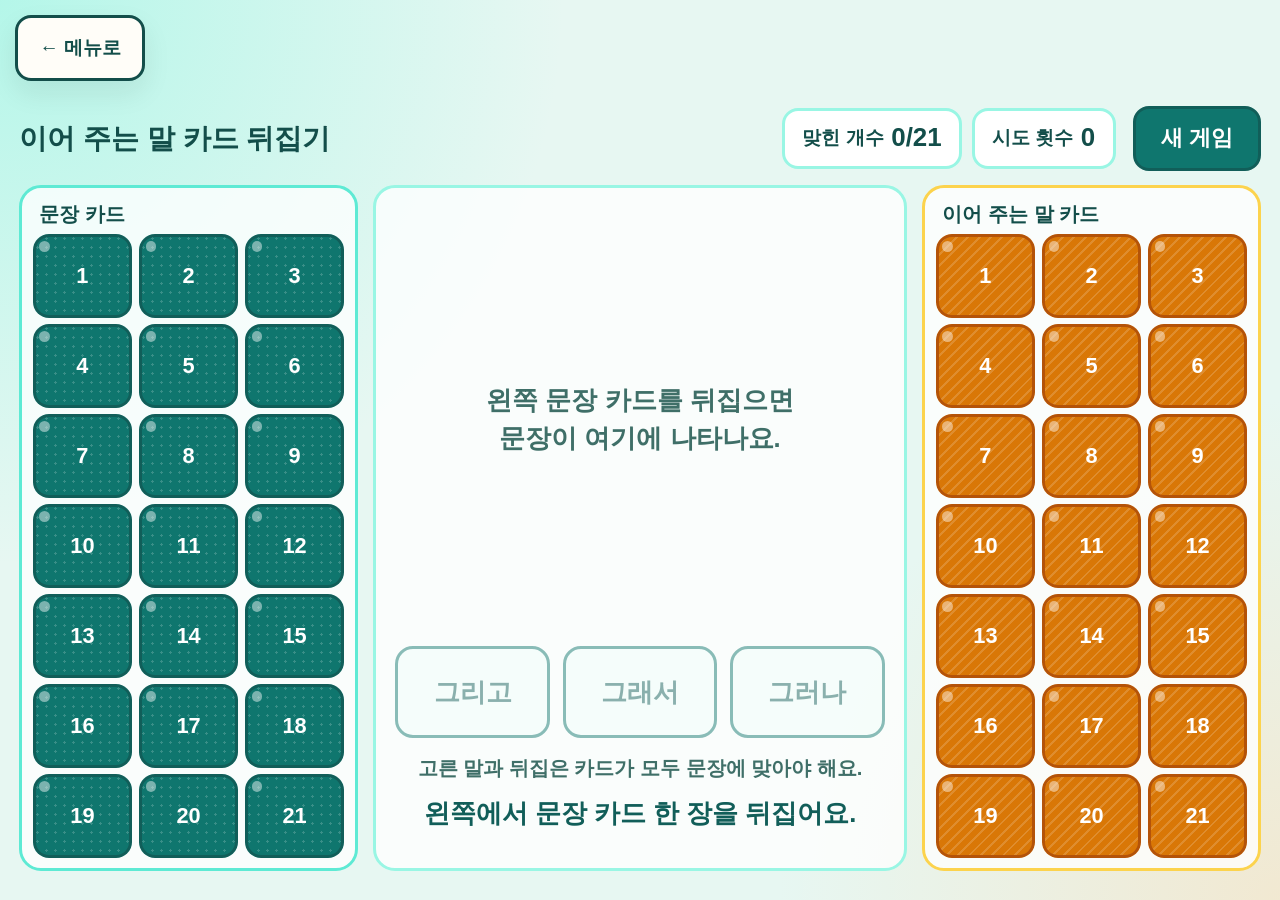
==== games/connector-cards/index.html @ 43267d6b "feat(game): 이어 주는 말 카드 뒤집기 추가 Co-authored-by: Cursor <cursoragent@cursor.com>" ====
<!DOCTYPE html>
<html lang="ko">
<head>
  <meta charset="UTF-8">
  <meta name="viewport" content="width=device-width, initial-scale=1">
  <meta name="theme-color" content="#e7f7f2">
  <title>이어 주는 말 카드 뒤집기</title>
  <link rel="stylesheet" href="../../common/style.css">
  <link rel="stylesheet" href="style.css">
</head>
<body class="game-connector-cards">
  <div id="app" class="app" data-phase="ready">
    <header class="topbar">
      <h1>이어 주는 말 카드 뒤집기</h1>
      <div class="stats">
        <p class="stat">맞힌 개수 <strong id="score-label">0/21</strong></p>
        <p class="stat">시도 횟수 <strong id="attempt-label">0</strong></p>
      </div>
      <button type="button" class="btn btn-primary" id="new-game">새 게임</button>
    </header>

    <div class="board">
      <section class="deck deck-sentences">
        <h2 class="deck-title">문장 카드</h2>
        <div id="sentence-grid" class="grid"></div>
      </section>

      <section class="stage" aria-label="문장과 이어 주는 말">
        <p id="placeholder" class="placeholder">왼쪽 문장 카드를 뒤집으면<br>문장이 여기에 나타나요.</p>
        <div id="sentence-box" class="sentence-box" hidden>
          <p id="line-before" class="line"></p>
          <p class="blank-row"><span id="blank">(       )</span></p>
          <p id="line-after" class="line"></p>
        </div>
        <div class="choices" role="group" aria-label="이어 주는 말 고르기">
          <button type="button" class="choice" data-answer="그리고" disabled>그리고</button>
          <button type="button" class="choice" data-answer="그래서" disabled>그래서</button>
          <button type="button" class="choice" data-answer="그러나" disabled>그러나</button>
        </div>
        <p class="rule">고른 말과 뒤집은 카드가 모두 문장에 맞아야 해요.</p>
        <p id="feedback" class="feedback" role="status" aria-live="polite">왼쪽에서 문장 카드 한 장을 뒤집어요.</p>
      </section>

      <section class="deck deck-words">
        <h2 class="deck-title">이어 주는 말 카드</h2>
        <div id="word-grid" class="grid"></div>
      </section>
    </div>
  </div>

  <div id="complete" class="complete" hidden>
    <div class="complete-card" role="dialog" aria-modal="true" aria-labelledby="complete-title">
      <p class="complete-kicker">참 잘했어요!</p>
      <h2 id="complete-title">모든 문장을 맞혔어요</h2>
      <p id="complete-score" class="complete-score">21/21개 성공</p>
      <p class="complete-tries">총 시도 횟수 <strong id="complete-attempts">0</strong>회</p>
      <button type="button" class="btn btn-primary" id="replay">다시 하기</button>
    </div>
  </div>

  <noscript>
    <p class="error">이 게임은 자바스크립트가 필요합니다.</p>
  </noscript>
  <script src="../../common/common.js"></script>
  <script src="game.js"></script>
</body>
</html>
---- common/style.css ----
:root {
  --bg: #f3ecdf;
  --ink: #1c1915;
  --muted: #4e483f;
  --paper: #fffdf8;
  --line: #ddd3c3;
  --accent: #145c4a;
  --accent-dark: #0e4336;
  --accent-soft: #e4f3ee;
  --warm: #c65a12;
  --danger: #a33b32;
  --shadow: 0 12px 28px rgba(28, 25, 21, 0.08);
  --radius: 22px;
  color-scheme: light;
}

*,
*::before,
*::after {
  box-sizing: border-box;
}

html {
  font-size: clamp(18px, 1.5vw, 22px);
}

body {
  margin: 0;
  min-height: 100vh;
  font-family: "Malgun Gothic", "Apple SD Gothic Neo", "Noto Sans KR", sans-serif;
  color: var(--ink);
  background: var(--bg);
  line-height: 1.5;
  padding:
    calc(1rem + env(safe-area-inset-top))
    calc(1rem + env(safe-area-inset-right))
    calc(1.25rem + env(safe-area-inset-bottom))
    calc(1rem + env(safe-area-inset-left));
}

body.has-menu-back {
  padding-top: calc(5.5rem + env(safe-area-inset-top));
}

button,
input,
select,
a {
  font: inherit;
  color: inherit;
  touch-action: manipulation;
}

:focus-visible {
  outline: 4px solid var(--warm);
  outline-offset: 3px;
}

[hidden] {
  display: none !important;
}

h1, h2, p {
  overflow-wrap: anywhere;
}

.btn {
  display: inline-flex;
  align-items: center;
  justify-content: center;
  gap: 0.4rem;
  min-height: 3.4rem;
  padding: 0.4rem 1.3rem;
  border-radius: 16px;
  border: 3px solid var(--ink);
  background: var(--paper);
  color: var(--ink);
  font-weight: 800;
  font-size: 1.15rem;
  line-height: 1.2;
  text-decoration: none;
  cursor: pointer;
}

.btn-primary {
  background: var(--accent);
  border-color: var(--accent-dark);
  color: #fff;
}

.btn-ghost {
  background: transparent;
}

.btn.is-selected {
  background: var(--accent);
  border-color: var(--accent-dark);
  color: #fff;
}

.btn:active {
  transform: translateY(1px);
}

.menu-back {
  position: fixed;
  z-index: 30;
  top: calc(0.8rem + env(safe-area-inset-top));
  left: calc(0.8rem + env(safe-area-inset-left));
  display: inline-flex;
  align-items: center;
  min-height: 3.4rem;
  padding: 0.4rem 1.1rem;
  border-radius: 16px;
  border: 3px solid var(--ink);
  background: var(--paper);
  color: var(--ink);
  font-weight: 800;
  text-decoration: none;
  box-shadow: var(--shadow);
}

.info-card {
  display: flex;
  flex-direction: column;
  gap: 0.9rem;
  align-items: flex-start;
  min-height: 12rem;
  padding: 1.25rem;
  border: 3px solid var(--line);
  border-radius: var(--radius);
  background: var(--paper);
  color: inherit;
  text-decoration: none;
  box-shadow: var(--shadow);
}

.info-card:hover {
  border-color: var(--accent);
}

.info-mark {
  display: grid;
  place-items: center;
  flex: none;
  width: 4.6rem;
  height: 4.6rem;
  border-radius: 18px;
  color: #fff;
  font-size: 2rem;
  font-weight: 800;
}

.info-body {
  min-width: 0;
}

.info-body h2 {
  margin: 0;
  font-size: 1.55rem;
  line-height: 1.3;
}

.info-body p {
  margin: 0.45rem 0 0;
  color: var(--muted);
  font-size: 1.05rem;
}

.info-meta {
  display: flex;
  flex-wrap: wrap;
  gap: 0.45rem;
  margin-top: 0.8rem;
}

.pill {
  display: inline-flex;
  align-items: center;
  min-height: 2rem;
  padding: 0 0.75rem;
  border-radius: 999px;
  background: var(--accent-soft);
  color: var(--accent-dark);
  font-size: 0.95rem;
  font-weight: 800;
}

.scoreboard {
  display: flex;
  flex-wrap: wrap;
  gap: 0.5rem;
}

.score-item {
  display: flex;
  flex-direction: column;
  justify-content: center;
  min-width: 5.2rem;
  min-height: 4.2rem;
  padding: 0.35rem 0.8rem;
  border: 3px solid var(--line);
  border-radius: 16px;
  background: var(--paper);
}

.score-item.is-active {
  border-color: var(--accent);
  background: var(--accent-soft);
}

.score-name {
  color: var(--muted);
  font-size: 0.95rem;
  font-weight: 700;
}

.score-value {
  font-size: 1.7rem;
  line-height: 1.1;
}

@media (hover: hover) {
  .info-card {
    transition: transform 0.15s ease, border-color 0.15s ease;
  }

  .info-card:hover {
    transform: translateY(-3px);
  }
}

@media (prefers-reduced-motion: reduce) {
  *,
  *::before,
  *::after {
    transition: none !important;
    animation: none !important;
  }
}
---- games/connector-cards/style.css ----
.game-connector-cards {
  --accent: #0f766e;
  --accent-dark: #115e59;
  --accent-soft: #ccfbf1;
  --ink: #134e4a;
  --muted: #3f6f68;
  --bg: #e7f7f2;
  --left: #0f766e;
  --left-deep: #115e59;
  --right: #d97706;
  --right-deep: #b45309;
  background:
    radial-gradient(circle at 0% 0%, rgba(153, 246, 228, 0.65), transparent 36%),
    radial-gradient(circle at 100% 100%, rgba(254, 215, 170, 0.45), transparent 32%),
    var(--bg);
  color: var(--ink);
}

.game-connector-cards .app {
  width: min(1680px, 100%);
  margin: 0 auto;
}

.game-connector-cards .topbar {
  display: flex;
  flex-wrap: wrap;
  align-items: center;
  gap: 0.65rem 0.9rem;
  margin-bottom: 0.75rem;
}

.game-connector-cards .topbar h1 {
  flex: 1 1 14rem;
  margin: 0;
  font-size: clamp(1.35rem, 2.2vw, 2rem);
  line-height: 1.25;
}

.game-connector-cards .stats {
  display: flex;
  flex-wrap: wrap;
  gap: 0.5rem;
}

.game-connector-cards .stat {
  display: flex;
  align-items: center;
  gap: 0.4rem;
  margin: 0;
  min-height: 3.2rem;
  padding: 0.25rem 0.9rem;
  border: 3px solid #99f6e4;
  border-radius: 16px;
  background: #fff;
  font-weight: 800;
}

.game-connector-cards .stat strong {
  font-size: 1.35rem;
  line-height: 1;
}

.game-connector-cards .board {
  display: flex;
  flex-direction: column;
  gap: 0.8rem;
}

.game-connector-cards .deck,
.game-connector-cards .stage {
  min-width: 0;
  border-radius: 22px;
  background: rgba(255, 255, 255, 0.78);
}

.game-connector-cards .deck {
  padding: 0.55rem;
  border: 3px solid transparent;
}

.game-connector-cards .deck-sentences {
  border-color: #5eead4;
}

.game-connector-cards .deck-words {
  border-color: #fcd34d;
}

.game-connector-cards .deck-title {
  margin: 0.15rem 0.35rem 0.45rem;
  font-size: 1.05rem;
  line-height: 1.2;
}

.game-connector-cards .grid {
  display: grid;
  grid-template-columns: repeat(3, minmax(0, 1fr));
  gap: 0.4rem;
}

.game-connector-cards .slot {
  min-width: 0;
  border-radius: 16px;
}

.game-connector-cards .slot.is-gone {
  background: rgba(255, 255, 255, 0.35);
  box-shadow: inset 0 0 0 2px rgba(15, 118, 110, 0.16);
}

.game-connector-cards .slot.is-gone .flip-card {
  opacity: 0;
  visibility: hidden;
  pointer-events: none;
}

.game-connector-cards .flip-card {
  display: block;
  width: 100%;
  height: auto;
  min-height: 3.5rem;
  aspect-ratio: 1.45 / 1;
  padding: 0;
  border: 0;
  border-radius: 16px;
  background: transparent;
  cursor: pointer;
  perspective: 800px;
  touch-action: manipulation;
  -webkit-tap-highlight-color: transparent;
  user-select: none;
}

.game-connector-cards .flip-card:disabled {
  opacity: 1;
  color: inherit;
  cursor: default;
}

.game-connector-cards .flip-card:active:not(:disabled) {
  opacity: 0.92;
}

.game-connector-cards .flip-inner {
  position: relative;
  display: block;
  width: 100%;
  height: 100%;
  transform-style: preserve-3d;
  transition: transform 0.5s cubic-bezier(0.2, 0.7, 0.2, 1);
}

.game-connector-cards .flip-card.is-open .flip-inner {
  transform: rotateY(180deg);
}

.game-connector-cards .face {
  position: absolute;
  inset: 0;
  display: grid;
  place-items: center;
  border-radius: 16px;
  backface-visibility: hidden;
  -webkit-backface-visibility: hidden;
}

.game-connector-cards .face-down {
  color: #fff;
  font-weight: 900;
}

.game-connector-cards .face-down::after {
  content: "";
  position: absolute;
  top: 0.35rem;
  left: 0.35rem;
  width: 0.55rem;
  height: 0.55rem;
  border-radius: 999px;
  background: rgba(255, 255, 255, 0.45);
}

.game-connector-cards .deck-sentences .face-down {
  background-color: var(--left);
  background-image: radial-gradient(rgba(255, 255, 255, 0.18) 1.1px, transparent 1.2px);
  background-size: 9px 9px;
  box-shadow: inset 0 0 0 3px var(--left-deep);
}

.game-connector-cards .deck-words .face-down {
  background-color: var(--right);
  background-image: repeating-linear-gradient(
    135deg,
    rgba(255, 255, 255, 0.16) 0 2px,
    transparent 2px 8px
  );
  box-shadow: inset 0 0 0 3px var(--right-deep);
}

.game-connector-cards .num,
.game-connector-cards .up-kicker,
.game-connector-cards .up-word {
  font-size: clamp(1rem, 1.7vw, 1.45rem);
  font-weight: 900;
  line-height: 1.1;
  text-align: center;
}

.game-connector-cards .deck-sentences .face-up {
  background: #f0fdfa;
  color: var(--left-deep);
  box-shadow: inset 0 0 0 3px #5eead4;
  transform: rotateY(180deg);
}

.game-connector-cards .deck-words .face-up {
  background: #fff7ed;
  color: #9a3412;
  box-shadow: inset 0 0 0 3px #fdba74;
  transform: rotateY(180deg);
}

.game-connector-cards .slot.is-open .flip-card {
  outline: 3px solid #f59e0b;
  outline-offset: 2px;
}

.game-connector-cards .slot.is-success .flip-card {
  animation: connector-pop 0.45s ease;
}

.game-connector-cards .slot.is-fail .flip-card {
  animation: connector-shake 0.4s ease;
}

.game-connector-cards .stage {
  display: flex;
  flex-direction: column;
  gap: 0.75rem;
  padding: 1rem 1rem 1.1rem;
  border: 3px solid #99f6e4;
}

.game-connector-cards .placeholder,
.game-connector-cards .sentence-box {
  display: flex;
  flex: 1;
  flex-direction: column;
  justify-content: center;
  min-height: 8.5rem;
}

.game-connector-cards .placeholder {
  margin: 0;
  color: var(--muted);
  font-size: clamp(1.3rem, 2vw, 1.8rem);
  font-weight: 800;
  line-height: 1.45;
  text-align: center;
}

.game-connector-cards .line {
  margin: 0;
  font-size: clamp(1.45rem, 2.15vw, 2.15rem);
  font-weight: 900;
  line-height: 1.4;
  text-align: center;
  word-break: keep-all;
  overflow-wrap: break-word;
}

.game-connector-cards .blank-row {
  margin: 0.35rem 0;
  text-align: center;
}

.game-connector-cards .blank-row span {
  display: inline-flex;
  align-items: center;
  justify-content: center;
  min-width: 8.5rem;
  min-height: 3.3rem;
  padding: 0.15rem 1rem;
  border: 3px dashed #5eead4;
  border-radius: 16px;
  background: #f8fffd;
  color: var(--muted);
  font-size: clamp(1.55rem, 2.5vw, 2.35rem);
  font-weight: 900;
  line-height: 1.2;
  white-space: nowrap;
}

.game-connector-cards .blank-row span.is-picked {
  border-style: solid;
  border-color: var(--accent);
  background: #ccfbf1;
  color: var(--accent-dark);
  box-shadow: 0 0 0 4px #fde68a;
}

.game-connector-cards .choices {
  display: grid;
  grid-template-columns: 1fr;
  gap: 0.65rem;
}

.game-connector-cards .choice {
  min-height: 4.4rem;
  padding: 0.4rem 0.6rem;
  border: 3px solid var(--accent);
  border-radius: 18px;
  background: #f0fdfa;
  color: var(--accent-dark);
  font-size: clamp(1.35rem, 2vw, 1.7rem);
  font-weight: 900;
  line-height: 1.2;
  cursor: pointer;
  touch-action: manipulation;
  -webkit-tap-highlight-color: transparent;
}

.game-connector-cards .choice:active:not(:disabled) {
  transform: translateY(2px);
}

.game-connector-cards .choice.is-selected {
  background: var(--accent);
  border-color: var(--accent-dark);
  color: #fff;
  box-shadow: 0 0 0 4px #fbbf24;
}

.game-connector-cards .choice:disabled {
  opacity: 0.48;
  cursor: default;
}

.game-connector-cards .choice.is-selected:disabled {
  opacity: 1;
}

.game-connector-cards .rule {
  margin: 0;
  color: var(--muted);
  font-size: 1.05rem;
  font-weight: 800;
  text-align: center;
}

.game-connector-cards .feedback {
  min-height: 2.6rem;
  margin: 0;
  font-size: clamp(1.25rem, 2vw, 1.6rem);
  font-weight: 900;
  line-height: 1.3;
  text-align: center;
}

.game-connector-cards .feedback.is-guide,
.game-connector-cards .feedback.is-hint {
  color: var(--accent-dark);
}

.game-connector-cards .feedback.is-success {
  color: #15803d;
  animation: connector-pop 0.35s ease;
}

.game-connector-cards .feedback.is-fail {
  color: #b91c1c;
  animation: connector-shake 0.4s ease;
}

.game-connector-cards .app[data-phase="judging"] .grid,
.game-connector-cards .app[data-phase="judging"] .choices {
  pointer-events: none;
}

.game-connector-cards .complete {
  position: fixed;
  z-index: 20;
  inset: 0;
  display: grid;
  place-items: center;
  padding: 1.2rem;
  background: rgba(19, 78, 74, 0.46);
}

.game-connector-cards .complete-card {
  width: min(36rem, 100%);
  padding: 1.8rem 1.3rem 1.5rem;
  border: 4px solid var(--accent);
  border-radius: 28px;
  background: #fff;
  text-align: center;
  box-shadow: 0 18px 40px rgba(19, 78, 74, 0.18);
  animation: connector-pop 0.35s ease;
}

.game-connector-cards .complete-kicker {
  margin: 0;
  color: var(--accent);
  font-size: 1.25rem;
  font-weight: 900;
}

.game-connector-cards .complete-card h2 {
  margin: 0.35rem 0 0.6rem;
  font-size: clamp(1.8rem, 4vw, 2.6rem);
  line-height: 1.25;
}

.game-connector-cards .complete-score {
  margin: 0;
  color: var(--accent-dark);
  font-size: clamp(1.6rem, 3vw, 2.2rem);
  font-weight: 900;
}

.game-connector-cards .complete-tries {
  margin: 0.45rem 0 1.1rem;
  font-size: 1.3rem;
  font-weight: 800;
}

.game-connector-cards .complete-tries strong {
  font-size: 1.7rem;
}

@keyframes connector-pop {
  0% { transform: scale(0.96); }
  55% { transform: scale(1.04); }
  100% { transform: scale(1); }
}

@keyframes connector-shake {
  0%,
  100% { transform: translateX(0); }
  25% { transform: translateX(-5px); }
  75% { transform: translateX(5px); }
}

@media (min-width: 720px) {
  .game-connector-cards .choices {
    grid-template-columns: repeat(3, minmax(0, 1fr));
  }
}

@media (min-width: 900px) {
  .game-connector-cards .app {
    display: flex;
    flex-direction: column;
    min-height: calc(100vh - 7rem);
  }

  .game-connector-cards .board {
    display: grid;
    flex: 1;
    grid-template-columns: minmax(0, 0.92fr) minmax(0, 1.45fr) minmax(0, 0.92fr);
    align-items: stretch;
  }

  .game-connector-cards .deck {
    display: flex;
    flex-direction: column;
  }

  .game-connector-cards .grid {
    flex: 1;
    grid-template-rows: repeat(7, minmax(2.8rem, 1fr));
    gap: 0.35rem;
  }

  .game-connector-cards .flip-card {
    height: 100%;
    min-height: 2.8rem;
    aspect-ratio: auto;
  }

  .game-connector-cards .line {
    font-size: clamp(1.7rem, 2.15vw, 2.55rem);
  }

  .game-connector-cards .choice {
    min-height: 4.8rem;
  }
}
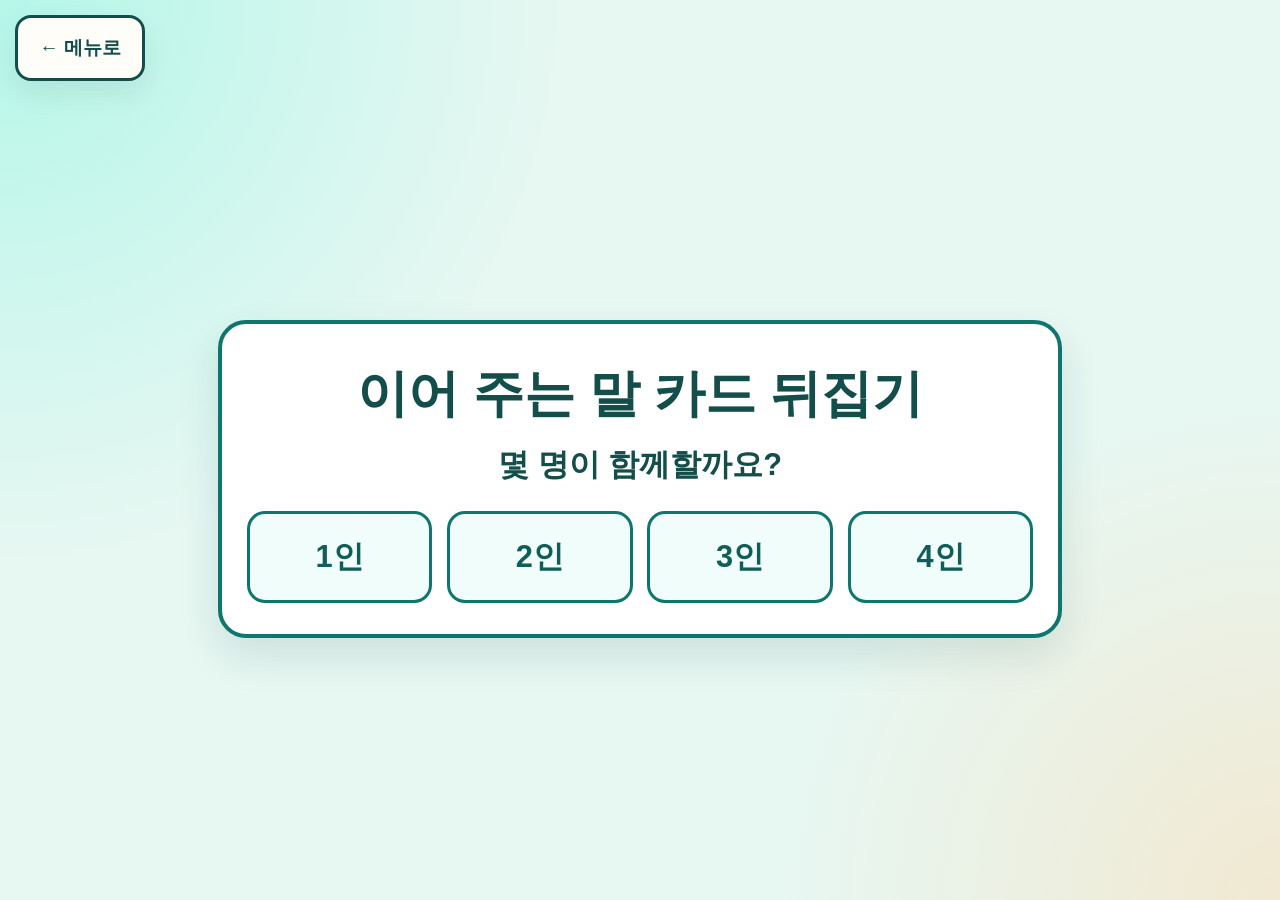
==== commit 3924c47b: "feat(game): 이어 주는 말 카드에 인원별 점수와 채점 표시 추가 Co-authored-by: Cursor <cursoragent@cursor.com>" ====
--- a/games/connector-cards/index.html
+++ b/games/connector-cards/index.html
@@ -9,15 +9,29 @@
   <link rel="stylesheet" href="style.css">
 </head>
 <body class="game-connector-cards">
-  <div id="app" class="app" data-phase="ready">
+  <div id="app" class="app" data-phase="setup">
     <header class="topbar">
       <h1>이어 주는 말 카드 뒤집기</h1>
+      <div id="player-scores" class="player-scores" hidden></div>
       <div class="stats">
         <p class="stat">맞힌 개수 <strong id="score-label">0/21</strong></p>
         <p class="stat">시도 횟수 <strong id="attempt-label">0</strong></p>
       </div>
       <button type="button" class="btn btn-primary" id="new-game">새 게임</button>
     </header>
+
+    <section id="setup" class="setup">
+      <div class="setup-card">
+        <h2 class="setup-title">이어 주는 말 카드 뒤집기</h2>
+        <p class="setup-lead">몇 명이 함께할까요?</p>
+        <div class="setup-choices" role="group" aria-label="인원 선택">
+          <button type="button" class="setup-choice" data-count="1">1인</button>
+          <button type="button" class="setup-choice" data-count="2">2인</button>
+          <button type="button" class="setup-choice" data-count="3">3인</button>
+          <button type="button" class="setup-choice" data-count="4">4인</button>
+        </div>
+      </div>
+    </section>
 
     <div class="board">
       <section class="deck deck-sentences">
@@ -26,19 +40,36 @@
       </section>
 
       <section class="stage" aria-label="문장과 이어 주는 말">
+        <p id="turn-label" class="turn-label" hidden></p>
         <p id="placeholder" class="placeholder">왼쪽 문장 카드를 뒤집으면<br>문장이 여기에 나타나요.</p>
         <div id="sentence-box" class="sentence-box" hidden>
           <p id="line-before" class="line"></p>
-          <p class="blank-row"><span id="blank">(       )</span></p>
+          <p class="blank-row"><span id="blank" aria-label="빈칸"></span></p>
           <p id="line-after" class="line"></p>
         </div>
         <div class="choices" role="group" aria-label="이어 주는 말 고르기">
-          <button type="button" class="choice" data-answer="그리고" disabled>그리고</button>
-          <button type="button" class="choice" data-answer="그래서" disabled>그래서</button>
-          <button type="button" class="choice" data-answer="그러나" disabled>그러나</button>
+          <button type="button" class="choice" data-answer="그리고" disabled>
+            <span class="choice-word">그리고</span>
+            <span class="choice-mark" aria-hidden="true"></span>
+          </button>
+          <button type="button" class="choice" data-answer="그래서" disabled>
+            <span class="choice-word">그래서</span>
+            <span class="choice-mark" aria-hidden="true"></span>
+          </button>
+          <button type="button" class="choice" data-answer="그러나" disabled>
+            <span class="choice-word">그러나</span>
+            <span class="choice-mark" aria-hidden="true"></span>
+          </button>
         </div>
         <p class="rule">고른 말과 뒤집은 카드가 모두 문장에 맞아야 해요.</p>
-        <p id="feedback" class="feedback" role="status" aria-live="polite">왼쪽에서 문장 카드 한 장을 뒤집어요.</p>
+        <p id="feedback" class="feedback" role="status" aria-live="polite">
+          <span id="feedback-text">왼쪽에서 문장 카드 한 장을 뒤집어요.</span>
+          <span id="verdict" class="verdict" hidden>
+            <span class="verdict-item">고른 말 <strong id="verdict-a" class="mark"></strong></span>
+            <span class="verdict-slash" aria-hidden="true">/</span>
+            <span class="verdict-item">뒤집은 카드 <strong id="verdict-b" class="mark"></strong></span>
+          </span>
+        </p>
       </section>
 
       <section class="deck deck-words">
@@ -50,10 +81,11 @@
 
   <div id="complete" class="complete" hidden>
     <div class="complete-card" role="dialog" aria-modal="true" aria-labelledby="complete-title">
-      <p class="complete-kicker">참 잘했어요!</p>
+      <p id="complete-kicker" class="complete-kicker">참 잘했어요!</p>
       <h2 id="complete-title">모든 문장을 맞혔어요</h2>
+      <div id="complete-ranks" class="complete-ranks" hidden></div>
       <p id="complete-score" class="complete-score">21/21개 성공</p>
-      <p class="complete-tries">총 시도 횟수 <strong id="complete-attempts">0</strong>회</p>
+      <p class="complete-tries">총 시도 횟수: <strong id="complete-attempts">0</strong>회</p>
       <button type="button" class="btn btn-primary" id="replay">다시 하기</button>
     </div>
   </div>
--- a/games/connector-cards/style.css
+++ b/games/connector-cards/style.css
@@ -30,10 +30,43 @@
 }
 
 .game-connector-cards .topbar h1 {
-  flex: 1 1 14rem;
-  margin: 0;
-  font-size: clamp(1.35rem, 2.2vw, 2rem);
+  flex: 0 1 auto;
+  margin: 0;
+  font-size: clamp(1.25rem, 2vw, 1.8rem);
   line-height: 1.25;
+}
+
+.game-connector-cards .player-scores {
+  display: flex;
+  flex-wrap: wrap;
+  gap: 0.35rem;
+}
+
+.game-connector-cards .player-chip {
+  display: flex;
+  align-items: center;
+  margin: 0;
+  min-height: 2.5rem;
+  padding: 0.1rem 0.6rem;
+  border: 3px solid #99f6e4;
+  border-radius: 999px;
+  background: #fff;
+  font-size: 0.98rem;
+  font-weight: 900;
+  line-height: 1.2;
+  white-space: nowrap;
+}
+
+.game-connector-cards .player-chip.is-current {
+  border-color: #115e59;
+  background: #0f766e;
+  color: #fff;
+  box-shadow: 0 0 0 3px #fde68a;
+}
+
+.game-connector-cards .app[data-phase="setup"] .topbar,
+.game-connector-cards .app[data-phase="setup"] .board {
+  display: none;
 }
 
 .game-connector-cards .stats {
@@ -45,19 +78,26 @@
 .game-connector-cards .stat {
   display: flex;
   align-items: center;
-  gap: 0.4rem;
-  margin: 0;
-  min-height: 3.2rem;
-  padding: 0.25rem 0.9rem;
+  gap: 0.35rem;
+  margin: 0;
+  min-height: 2.7rem;
+  padding: 0.15rem 0.7rem;
   border: 3px solid #99f6e4;
   border-radius: 16px;
   background: #fff;
+  font-size: 0.98rem;
   font-weight: 800;
+  white-space: nowrap;
 }
 
 .game-connector-cards .stat strong {
-  font-size: 1.35rem;
+  font-size: 1.2rem;
   line-height: 1;
+}
+
+.game-connector-cards .btn:disabled {
+  opacity: 0.45;
+  cursor: default;
 }
 
 .game-connector-cards .board {
@@ -214,31 +254,70 @@
 }
 
 .game-connector-cards .deck-words .face-up {
+  display: flex;
+  flex-direction: column;
+  align-items: center;
+  justify-content: center;
+  gap: 0.2rem;
+  padding: 0.2rem;
   background: #fff7ed;
   color: #9a3412;
   box-shadow: inset 0 0 0 3px #fdba74;
   transform: rotateY(180deg);
 }
 
+.game-connector-cards .card-mark:empty {
+  display: none;
+}
+
+.game-connector-cards .card-mark {
+  display: inline-flex;
+  align-items: center;
+  justify-content: center;
+  flex: none;
+  min-width: 1.9rem;
+  min-height: 1.9rem;
+  border-radius: 999px;
+  background: #fff;
+  font-size: 1.55rem;
+  font-weight: 900;
+  line-height: 1;
+}
+
+.game-connector-cards .face-up:has(.card-mark:not(:empty)) .up-word {
+  font-size: clamp(0.85rem, 1.3vw, 1.15rem);
+}
+
 .game-connector-cards .slot.is-open .flip-card {
   outline: 3px solid #f59e0b;
   outline-offset: 2px;
 }
 
-.game-connector-cards .slot.is-success .flip-card {
+.game-connector-cards .slot.is-correct .flip-card {
+  outline-color: #16a34a;
   animation: connector-pop 0.45s ease;
 }
 
-.game-connector-cards .slot.is-fail .flip-card {
+.game-connector-cards .slot.is-wrong .flip-card {
+  outline-color: #dc2626;
   animation: connector-shake 0.4s ease;
 }
 
 .game-connector-cards .stage {
   display: flex;
   flex-direction: column;
-  gap: 0.75rem;
-  padding: 1rem 1rem 1.1rem;
+  gap: 0.65rem;
+  padding: 0.85rem 1rem 1rem;
   border: 3px solid #99f6e4;
+}
+
+.game-connector-cards .turn-label {
+  margin: 0;
+  color: var(--accent-dark);
+  font-size: clamp(1.15rem, 1.8vw, 1.5rem);
+  font-weight: 900;
+  line-height: 1.2;
+  text-align: center;
 }
 
 .game-connector-cards .placeholder,
@@ -306,8 +385,13 @@
 }
 
 .game-connector-cards .choice {
+  display: flex;
+  flex-direction: column;
+  align-items: center;
+  justify-content: center;
+  gap: 0.15rem;
   min-height: 4.4rem;
-  padding: 0.4rem 0.6rem;
+  padding: 0.35rem 0.5rem;
   border: 3px solid var(--accent);
   border-radius: 18px;
   background: #f0fdfa;
@@ -320,6 +404,27 @@
   -webkit-tap-highlight-color: transparent;
 }
 
+.game-connector-cards .choice-word {
+  line-height: 1.1;
+}
+
+.game-connector-cards .choice-mark:empty {
+  display: none;
+}
+
+.game-connector-cards .choice-mark {
+  display: inline-flex;
+  align-items: center;
+  justify-content: center;
+  min-width: 2.1rem;
+  min-height: 2.1rem;
+  border-radius: 999px;
+  background: #fff;
+  font-size: 1.7rem;
+  font-weight: 900;
+  line-height: 1;
+}
+
 .game-connector-cards .choice:active:not(:disabled) {
   transform: translateY(2px);
 }
@@ -331,6 +436,14 @@
   box-shadow: 0 0 0 4px #fbbf24;
 }
 
+.game-connector-cards .choice.is-selected.is-correct {
+  box-shadow: 0 0 0 4px #16a34a;
+}
+
+.game-connector-cards .choice.is-selected.is-wrong {
+  box-shadow: 0 0 0 4px #dc2626;
+}
+
 .game-connector-cards .choice:disabled {
   opacity: 0.48;
   cursor: default;
@@ -362,14 +475,136 @@
   color: var(--accent-dark);
 }
 
-.game-connector-cards .feedback.is-success {
+.game-connector-cards .feedback.is-verdict {
+  color: var(--ink);
+}
+
+.game-connector-cards .verdict {
+  display: flex;
+  flex-wrap: wrap;
+  align-items: center;
+  justify-content: center;
+  gap: 0.35rem 0.75rem;
+}
+
+.game-connector-cards .verdict-item {
+  display: inline-flex;
+  align-items: center;
+  gap: 0.4rem;
+}
+
+.game-connector-cards .verdict-slash {
+  color: var(--muted);
+}
+
+.game-connector-cards .mark,
+.game-connector-cards .choice-mark,
+.game-connector-cards .card-mark {
+  color: inherit;
+}
+
+.game-connector-cards .mark.is-correct,
+.game-connector-cards .choice-mark.is-correct,
+.game-connector-cards .card-mark.is-correct {
   color: #15803d;
-  animation: connector-pop 0.35s ease;
-}
-
-.game-connector-cards .feedback.is-fail {
-  color: #b91c1c;
-  animation: connector-shake 0.4s ease;
+}
+
+.game-connector-cards .mark.is-wrong,
+.game-connector-cards .choice-mark.is-wrong,
+.game-connector-cards .card-mark.is-wrong {
+  color: #dc2626;
+}
+
+.game-connector-cards .mark {
+  display: inline-flex;
+  align-items: center;
+  justify-content: center;
+  min-width: 2.4rem;
+  min-height: 2.4rem;
+  border-radius: 999px;
+  background: #fff;
+  font-size: clamp(1.8rem, 3vw, 2.5rem);
+  line-height: 1;
+}
+
+.game-connector-cards .setup {
+  display: grid;
+  place-items: center;
+  min-height: calc(100vh - 8rem);
+  padding: 1rem 0;
+}
+
+.game-connector-cards .setup-card {
+  width: min(44rem, 100%);
+  padding: 2rem 1.3rem 1.6rem;
+  border: 4px solid var(--accent);
+  border-radius: 28px;
+  background: #fff;
+  text-align: center;
+  box-shadow: 0 18px 40px rgba(19, 78, 74, 0.12);
+}
+
+.game-connector-cards .setup-title {
+  margin: 0;
+  font-size: clamp(1.8rem, 4vw, 2.7rem);
+  line-height: 1.25;
+}
+
+.game-connector-cards .setup-lead {
+  margin: 0.8rem 0 1.2rem;
+  font-size: clamp(1.3rem, 2.4vw, 1.7rem);
+  font-weight: 900;
+}
+
+.game-connector-cards .setup-choices {
+  display: grid;
+  grid-template-columns: repeat(2, minmax(0, 1fr));
+  gap: 0.75rem;
+}
+
+.game-connector-cards .setup-choice {
+  min-height: 4.8rem;
+  border: 3px solid var(--accent);
+  border-radius: 18px;
+  background: #f0fdfa;
+  color: var(--accent-dark);
+  font-size: clamp(1.45rem, 2.4vw, 1.8rem);
+  font-weight: 900;
+  cursor: pointer;
+  touch-action: manipulation;
+  -webkit-tap-highlight-color: transparent;
+}
+
+.game-connector-cards .setup-choice:active {
+  transform: translateY(2px);
+}
+
+.game-connector-cards .complete-ranks {
+  display: flex;
+  flex-direction: column;
+  gap: 0.35rem;
+  margin: 0.2rem 0 0.8rem;
+}
+
+.game-connector-cards .rank-row {
+  display: flex;
+  align-items: center;
+  justify-content: center;
+  gap: 0.55rem;
+  margin: 0;
+  font-size: clamp(1.3rem, 2.4vw, 1.7rem);
+  font-weight: 900;
+}
+
+.game-connector-cards .rank-badge {
+  display: inline-flex;
+  align-items: center;
+  min-height: 2rem;
+  padding: 0 0.7rem;
+  border-radius: 999px;
+  background: #fef3c7;
+  color: #92400e;
+  font-size: 1rem;
 }
 
 .game-connector-cards .app[data-phase="judging"] .grid,
@@ -445,6 +680,10 @@
   .game-connector-cards .choices {
     grid-template-columns: repeat(3, minmax(0, 1fr));
   }
+
+  .game-connector-cards .setup-choices {
+    grid-template-columns: repeat(4, minmax(0, 1fr));
+  }
 }
 
 @media (min-width: 900px) {
